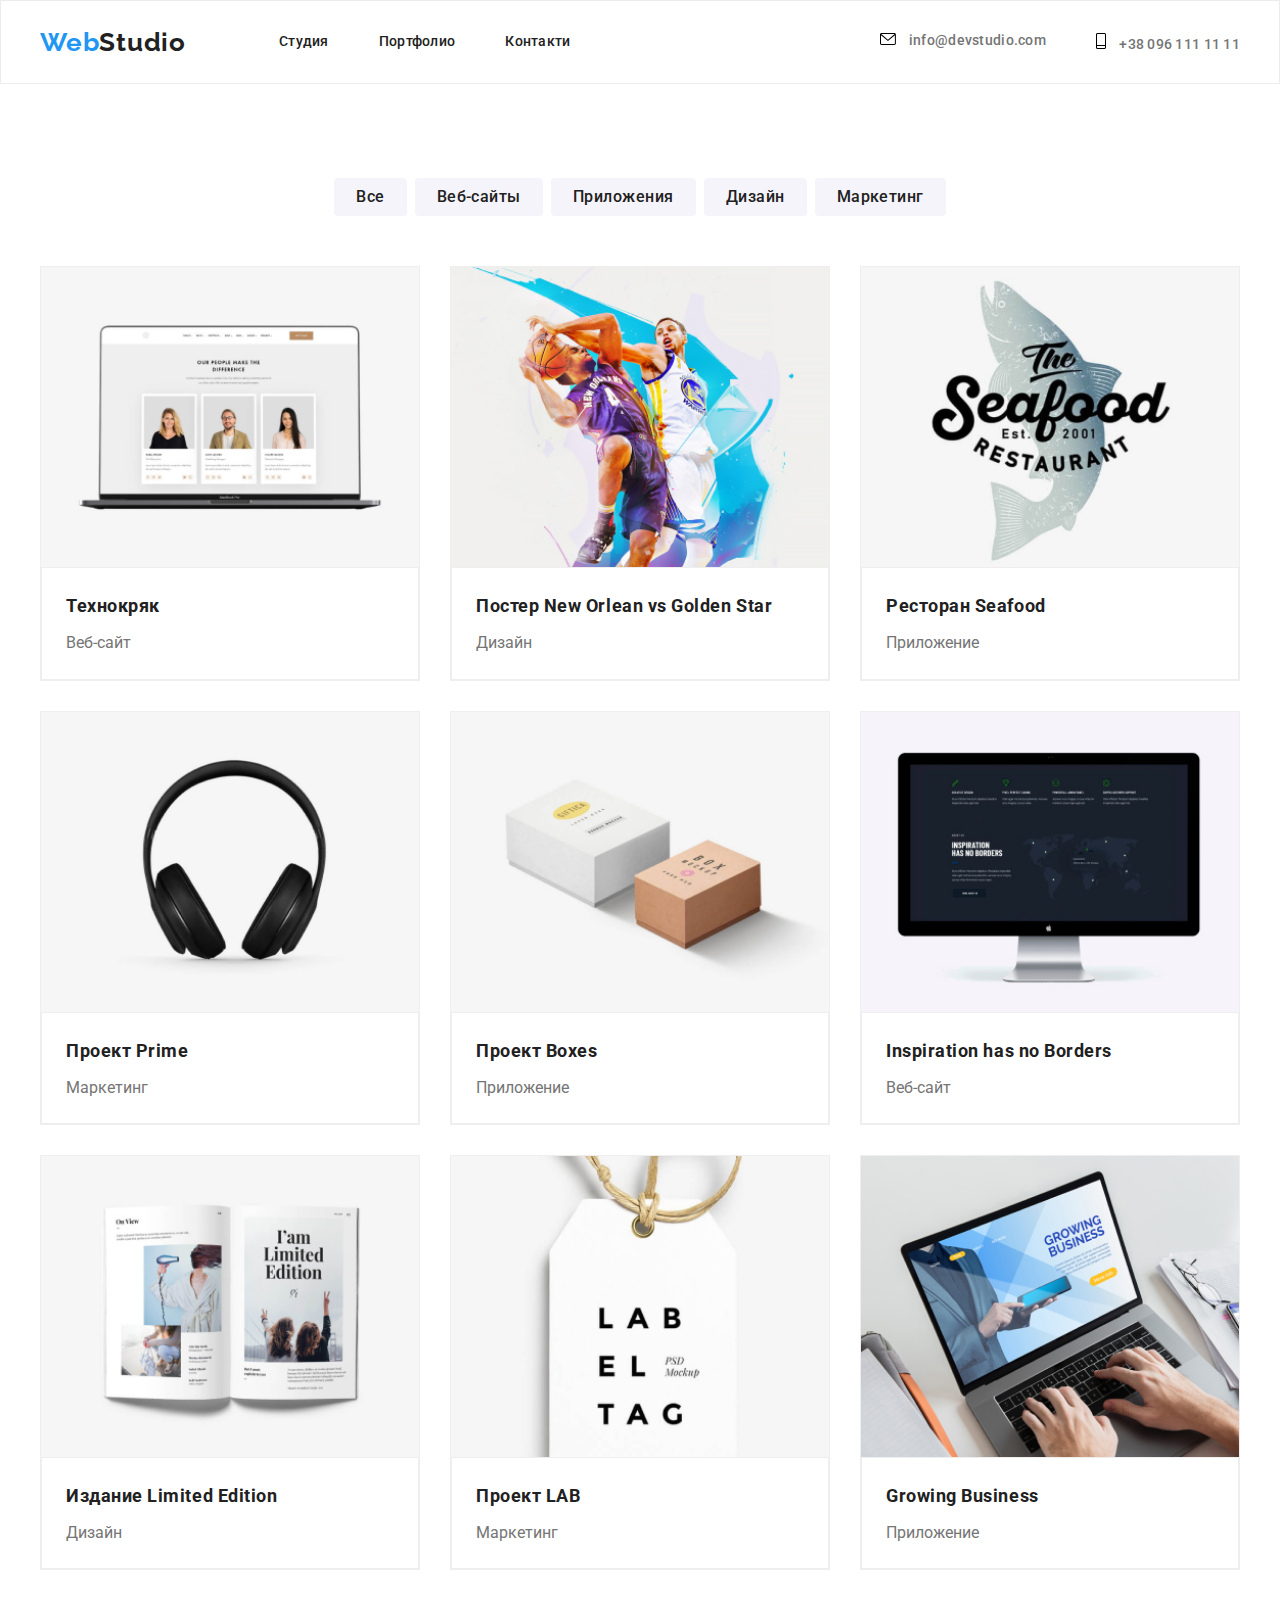
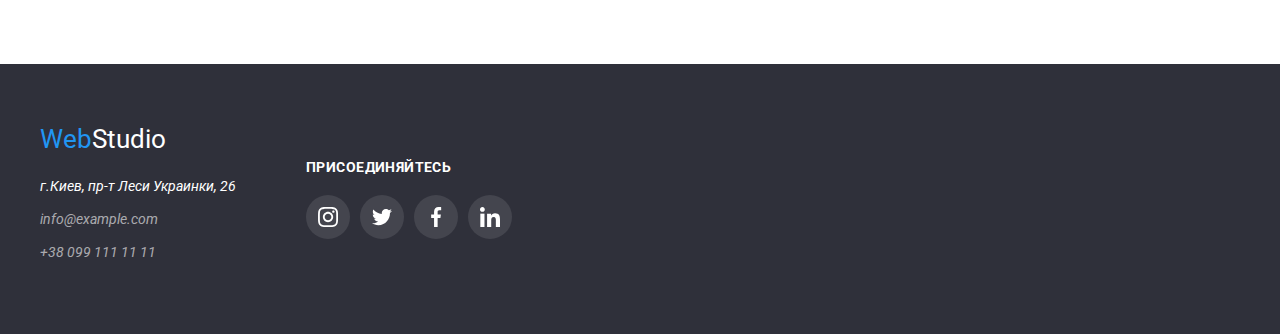
==== portfolio.html @ f5443a96 "copy1" ====
<!DOCTYPE html>
<html lang="en">
  <head>
    <meta charset="UTF-8" />
    <meta http-equiv="X-UA-Compatible" content="IE=edge" />
    <meta name="viewport" content="width=device-width, initial-scale=1.0" />
    <title>Portfolio</title>
    <link
      rel="stylesheet"
      href="https://cdnjs.cloudflare.com/ajax/libs/modern-normalize/1.1.0/modern-normalize.min.css"
      integrity="sha512-wpPYUAdjBVSE4KJnH1VR1HeZfpl1ub8YT/NKx4PuQ5NmX2tKuGu6U/JRp5y+Y8XG2tV+wKQpNHVUX03MfMFn9Q=="
      crossorigin="anonymous"
      referrerpolicy="no-referrer"
    />
    <link rel="preconnect" href="https://fonts.googleapis.com" />
    <link rel="preconnect" href="https://fonts.gstatic.com" crossorigin />
    <link
      href="https://fonts.googleapis.com/css2?family=Raleway:wght@700&family=Roboto:wght@400;500;700;900&display=swap"
      rel="stylesheet"
    />
    <link rel="stylesheet" href="./css/styles.css" />
  </head>
  <body>
    <header class="header">
      <div class="container header-container">
        <nav class="nav">
          <a class="logo menu-logo" href="./index.html"> <span class="span-web">Web</span>Studio</a>
          <ul class="navigation">
            <li class="nav-item"><a class="nav-link link" href="./index.html">Студия</a></li>
            <li class="nav-item"><a class="nav-link link" href="./portfolio.html">Портфолио</a></li>
            <li class="nav-item"><a class="nav-link link" href="#0">Контакти</a></li>
          </ul>
        </nav>
        <!--КОНТАКТИ-->
        <ul class="contacts">
          <!-- <div class="header-connect">-->
          <li class="contact-item">
            <a class="contact-link link" href="mailto:info@devstudio.com">
              <svg class="contacts-link-icon link" width="16" height="12">
                <use href="./images/icons.svg#icon-envelope"></use>
              </svg>
              info@devstudio.com
            </a>
          </li>
          <li class="contact-item">
            <a class="contact-link link" href="tel:+380961111111">
              <svg class="contacts-link-icon" width="10" height="16">
                <use href="./images/icons.svg#icon-Vector"></use>
              </svg>
              +38 096 111 11 11
            </a>
          </li>
        </ul>
      </div>
    </header>
    <!--section1-->
    <section class="section">
      <h1 class="visually-hidden">Portfolio</h1>
      <div class="container">
        <ul class="filter">
          <li class="filter-item"><button type="button" class="filter-btn">Все</button></li>
          <li class="filter-item"><button type="button" class="filter-btn">Веб-сайты</button></li>
          <li class="filter-item"><button type="button" class="filter-btn">Приложения</button></li>
          <li class="filter-item"><button type="button" class="filter-btn">Дизайн</button></li>
          <li class="filter-item"><button type="button" class="filter-btn">Маркетинг</button></li>
        </ul>
      </div>

      <!--Технокряк-->
      <!--section2-->
      <div class="container">
        <ul class="cards">
          <li class="card">
            <img
              class="card-img"
              src="./images/8.jpg"
              alt="Портфоліо відкрите на ноутбукові"
              width="370"
            />
            <div class="bord-item">
              <h2 class="card-item">Технокряк</h2>
              <p class="card-items">Веб-сайт</p>
            </div>
          </li>
          <!--Постер-->
          <li class="card">
            <img class="card-img" src="./images/9.jpg" alt="Постер" width="370" />
            <div class="bord-item">
              <h2 class="card-item">Постер New Orlean vs Golden Star</h2>
              <p class="card-items">Дизайн</p>
            </div>
          </li>
          <!--Лого ресторану-->
          <li class="card">
            <img class="card-img" src="./images/10.jpg" alt="Логотип ресторану" width="370" />
            <div class="bord-item">
              <h2 class="card-item">Ресторан Seafood</h2>
              <p class="card-items">Приложение</p>
            </div>
          </li>
          <!--Проект Prime-->
          <li class="card">
            <img class="card-img" src="./images/11.jpg" alt="Навушники" width="370" />
            <div class="bord-item">
              <h2 class="card-item">Проект Prime</h2>
              <p class="card-items">Маркетинг</p>
            </div>
          </li>
          <!--Проект Boxes-->
          <li class="card">
            <img class="card-img" src="./images/12.jpg" alt="Дві коробки" width="370" />
            <div class="bord-item">
              <h2 class="card-item">Проект Boxes</h2>
              <p class="card-items">Приложение</p>
            </div>
          </li>
          <!--Inspiration has no Borders-->
          <li class="card">
            <img
              class="card-img"
              src="./images/13.jpg"
              alt="Монітор з відкритим сайтом"
              width="370"
            />
            <div class="bord-item">
              <h2 class="card-item">Inspiration has no Borders</h2>
              <p class="card-items">Веб-сайт</p>
            </div>
          </li>
          <!--Издание Limited Edition-->
          <li class="card">
            <img class="card-img" src="./images/14.jpg" alt="Відкрита кннига" width="370" />
            <div class="bord-item">
              <h2 class="card-item">Издание Limited Edition</h2>
              <p class="card-items">Дизайн</p>
            </div>
          </li>
          <!--Проект LAB-->
          <li class="card">
            <img
              class="card-img"
              src="./images/15.jpg"
              alt="Вивіска з написом LAB EL TAG"
              width="370"
            />
            <div class="bord-item">
              <h2 class="card-item">Проект LAB</h2>
              <p class="card-items">Маркетинг</p>
            </div>
          </li>
          <!--Growing Business-->
          <li class="card">
            <img class="card-img" src="./images/16.jpg" alt="Робота за пк" width="370" />
            <div class="bord-item">
              <h2 class="card-item">Growing Business</h2>
              <p class="card-items">Приложение</p>
            </div>
          </li>
        </ul>
      </div>
    </section>
    <footer class="footer">
      <div class="container footer-container">
        <div class="footer-addres">
          <p>
            <a class="logo link" href="./index.html"><span class="span-web">Web</span>Studio </a>
          </p>
          <address>
            <ul class="addres link">
              <li class="footer-addres-link">г.Киев, пр-т Леси Украинки, 26</li>
              <li class="footer-addres-link">
                <a class="footer-link link" href="mailto:info@example.com">info@example.com</a>
              </li>
              <li class="footer-addres-link">
                <a class="footer-link link" href="tel:+380991111111">+38 099 111 11 11</a>
              </li>
            </ul>
          </address>
        </div>
        <div class="footer-connect">
          <p class="footer-connect-title">присоединяйтесь</p>
          <ul class="footer-social-list list">
            <li class="footer-social-item">
              <a href="" class="footer-social-link">
                <svg class="footer-social-icon" width="20" height="20">
                  <use href="./images/icons.svg#icon-instagram-2"></use>
                </svg>
              </a>
            </li>
            <li class="footer-social-item">
              <a href="" class="footer-social-link">
                <svg class="footer-social-icon" width="20" height="20">
                  <use href="./images/icons.svg#icon-twitter-1"></use>
                </svg>
              </a>
            </li>
            <li class="footer-social-item">
              <a href="" class="footer-social-link">
                <svg class="footer-social-icon" width="20" height="20">
                  <use href="./images/icons.svg#icon-facebook-1"></use>
                </svg>
              </a>
            </li>
            <li class="footer-social-item">
              <a href="" class="footer-social-link">
                <svg class="footer-social-icon" width="20" height="20">
                  <use href="./images/icons.svg#icon-linkedin-1"></use>
                </svg>
              </a>
            </li>
          </ul>
        </div>
      </div>
    </footer>
  </body>
</html>
---- css/styles.css ----
:root {
  --primary-text-color: rgba(0, 0, 0, 0.8);
  --footer-text-color: rgba(255, 255, 255, 0.6);
  --title-text-color: #212121;
  --accent-color: #18a0fb;
  --button-color: #2196f3;
  --praymary-white-color: #ffffff;
  --secondary-gray-color: #2f303a;
  --text-white-color: #ffffff;
  --bg-color: #ffffff;
  --textarea-color: #757575;
  --test-color: #ccec12;
  --filter-color-text: #f5f4fa;
  --Web-span-text: #2196f3;
  --title-hover: #188ce8;
  --btn-bgr: #f5f4fa;
}
button {
  border: 0;
}
ul li {
  list-style: none;
}
h1,
h2,
h3,
h4,
h5,
h6,
p,
ul {
  padding: 0;
  margin: 0;
  font-size: inherit;
}
img {
  display: block;
  max-width: 100%;
  height: auto;
}
body {
  font-family: Roboto, sans-serif;
  color: var(--firstFontColor);
  font-size: 14px;
  line-height: 1.2;
  margin: 0;
}
.list {
  list-style: none;
}
.container {
  width: 1200px;
  margin: 0 auto;
  padding-left: 15px;
  padding-right: 15px;
}
.link {
  text-decoration: none;
}
.section {
  /*margin-top: 94px;
  margin-bottom: 94px;*/
  padding-top: 94px;
  padding-bottom: 94px;
}
.visually-hidden {
  position: absolute;
  clip: rect(0 0 0 0);
  width: 1px;
  height: 1px;
  margin: -1px;
  border: 0;
  padding: 0;
  overflow: hidden;
}
.span-web {
  color: var(--Web-span-text);
}
.logo a:hover,
.logo a:focus {
  color: var(--button-color);
}
.nav a {
  color: var(--title-text-color);
}
.nav a:hover,
.nav a:focus {
  color: var(--button-color);
}
.header {
  border: 1px solid #ececec;
}

.header-container {
  display: flex;
  justify-content: space-between;
  align-items: center;
}

.nav {
  display: flex;
  align-items: center;
}

.navigation {
  display: flex;
}

.header .logo {
  font-family: Raleway;
  color: var(--title-text-color);
  font-weight: 700;
  font-size: 26px;
  line-height: 1.19;
  letter-spacing: 0.03em;
  text-decoration: none;
}
.menu-logo {
  padding-top: 24px;
  padding-bottom: 24px;
  margin-right: 93px;
}

.nav-link {
  display: block;
  padding-top: 32px;
  padding-bottom: 32px;
  text-decoration: none;
  font-weight: 500;
  font-size: 14px;
  line-height: 1.14;
  letter-spacing: 0.02em;
}
.nav-item:not(:last-child) {
  margin-right: 50px;
}

.contacts {
  display: flex;
  margin-left: auto;
}
.contact-item:not(:last-child) {
  margin-right: 50px;
}
.contact-link {
  display: block;
  padding-top: 32px;
  padding-bottom: 32px;
  font-weight: 500;
  font-size: 14px;
  line-height: 1;
  letter-spacing: 0.02em;
  color: var(--textarea-color);
}
.contact-link:hover,
.contact-link:focus {
  fill: currentColor;
}
.contacts-link-icon {
  margin-right: 10px;
}
/*------------hero-------------*/
.herro {
  display: flex;
  justify-content: center;
}
.hero {
  background: var(--secondary-gray-color);
  background-image: linear-gradient(rgba(47, 48, 58, 0.4), rgba(47, 48, 58, 0.4)),
    url(../images/Imghero.jpg);
  padding: 200px 0px;
  width: 1600px;
}
.hero-title {
  max-width: 696px;
  margin: 0 auto;
  margin-bottom: 30px;

  font-weight: 900;
  font-size: 44px;
  line-height: 1.36;
  text-align: center;
  color: var(--text-white-color);
}
.hero > button {
  padding: 10px 32px;
  margin: 0 auto;
  display: block;
  cursor: pointer;
  border-radius: 4px;

  font-weight: 700;
  line-height: 1;
  background: var(--button-color);
  color: var(--praymary-white-color);
}
.hero > button:hover,
.buttons:focus {
  background-color: #188ce8;
  color: var(--text-white-color);
}

/*----------НАШИ ПРЕИМУЩЕСТВА---------*/
.advantages {
  /* padding-top: 50px;*/
}
.advantages-items {
  display: flex;
  justify-content: space-between;
}
.advantages-item {
  color: var(--title-text-color);
  font-weight: 700;
  font-size: 14px;
  line-height: 1.1;
  letter-spacing: 0.03em;
}
.advantages-item .advantages-item {
  text-transform: uppercase;
}
.advantages-item-text {
  max-width: 270px;
  color: var(--textarea-color);
  line-height: 1.7;
  letter-spacing: 0.03em;
  font-weight: 400;
}
.advantages-link {
  width: 270px;
  height: 120px;
  display: flex;
  justify-content: center;
  align-items: center;
  background: #f5f4fa;
  box-sizing: border-box;
  border-radius: 4px;
  margin-bottom: 30px;
}

/*-------ЧЕМ ЗАНИМАЕМСЯ-------------*/
.our-work {
  padding-top: 10px;
}
.caption {
  font-weight: 700;
  font-size: 36px;
  line-height: 2.6;
  text-align: center;
  letter-spacing: 0.03em;
  color: var(--title-text-color);

  margin-bottom: 50px;
}
.caption-item {
  display: flex;
  justify-content: space-between;
}
.caption-item li:not(:last-child) {
  margin-right: 30px;
}
.image {
  display: flex;
  width: 370px;
  height: 294px;
}
/*-------КОМАНДА-------------*/
.team {
  background-color: #f5f4fa;
}
.team-caption {
  text-align: center;
  font-weight: 700;
  font-size: 36px;
  line-height: 2.6;
  letter-spacing: 0.03em;
  margin-bottom: 50px;
}
.team-item {
  display: flex;
  justify-content: space-evenly;
}
.caption-team {
  font-weight: 500;
  line-height: 1.12;
  letter-spacing: 0.03em;
  margin-top: 10px;
  text-align: center;
}
.caption-team-text {
  /*color: var(--textarea-color);*/
  font-weight: 400;
  line-height: 1.12;
  text-align: center;
  margin: 10px;
  /*margin-bottom: 30px;*/
}

.images {
  height: 260px;
  width: 270px;
}
.team-all {
  flex-basis: calc((100% - 90px) / 3);
  background: #ffffff;

  border-radius: 0px 0px 4px 4px;
}
.team-all + .team-all {
  margin-left: 30px;
}
.master-icon {
  background-color: ffffff;
}

.master-social-list {
  display: flex;
  justify-content: center;
}
.master-social-item {
  width: 44px;
  height: 44px;
  margin-top: 16px;
  margin-bottom: 30px;
}

.master-social-item + .master-social-item {
  margin-left: 10px;
}

.master-social-link {
  width: 100%;
  height: 100%;
  background: var(--praymary-white-color);
  border-radius: 50%;
  display: flex;
  justify-content: center;
  align-items: center;
  color: #afb1b8;
}
.master-sociak-icon {
  fill: currentColor;
}
.master-social-link:hover,
.master-social-link:focus {
  background-color: var(--Web-span-text);
  color: #ffffff;
}

/*----Clients----*/
.client-title {
  text-align: center;
  font-weight: 700;
  font-size: 36px;
  line-height: 1.16;
  text-align: center;
  letter-spacing: 0.03em;
  margin-bottom: 50px;

  color: #212121;
}
.client-social-list {
  display: flex;
  justify-content: center;
}

.client-social-list {
  display: flex;
  justify-content: center;
}
.client-social-item {
  width: 170px;
  height: 92px;
  margin-top: 16px;
  margin-bottom: 30px;
}
.client-social-item + .client-social-item {
  margin-left: 30px;
}

.client-social-link {
  width: 100%;
  height: 100%;
  display: flex;
  justify-content: center;
  align-items: center;
  color: #afb1b8;
  border: 1px solid #afb1b8;
  box-sizing: border-box;
  border-radius: 4px;
}
.client-sociak-icon {
  fill: currentColor;
}
.client-social-link:hover,
.client-social-link:focus {
  color: var(--Web-span-text);
  border: 1px solid var(--Web-span-text);
}

/*------------PORTFOLIO-------------*/
/*-------section1------*/
.filter {
  display: flex;
  justify-content: center;
  margin-bottom: 50px;
}
.filter-item:not(:last-child) {
  margin-right: 8px;
}
.filter-btn {
  font-family: Roboto, sans-serif;
  font-size: 16px;
  line-height: 1.62;
  letter-spacing: 0.03em;
  font-weight: 500;

  padding: 6px 22px;
  border-radius: 4px;
  background-color: var(--btn-bgr);
  color: var(--title-text-color);
}
.filter-btn:focus,
.filter-btn:hover {
  color: var(--praymary-white-color);
  background-color: var(--button-color);
  cursor: pointer;
  box-shadow: 0px 3px 1px rgba(0, 0, 0, 0.1), 0px 1px 2px rgba(0, 0, 0, 0.08),
    0px 2px 2px rgba(0, 0, 0, 0.12);
}
/*-------section2------*/
.cards {
  display: flex;
  flex-wrap: wrap;
  align-content: center;
  margin-left: -30px;
  margin-bottom: -30px;
}
.bord-item {
  border: 1px solid #eeeeee;
}
.card {
  flex-basis: calc((100% - 3 * 30px) / 3);
  margin-left: 30px;
  margin-bottom: 30px;
  border: 1px solid #eeeeee;
  box-sizing: border-box;
}
.card:hover {
  box-shadow: 0px 1px 1px rgba(0, 0, 0, 0.12), 0px 4px 4px rgba(0, 0, 0, 0.06),
    1px 4px 6px rgba(0, 0, 0, 0.16);
}
.card-item {
  font-weight: 700;
  font-size: 18px;
  line-height: 2;
  letter-spacing: 0.03em;
  color: var(--title-text-color);

  padding-left: 24px;
  padding-top: 20px;
  padding-bottom: 4px;
  padding-right: 24px;
}
.card-items {
  color: var(--textarea-color);
  font-size: 16px;
  font-weight: 400;
  line-height: 1.9;

  padding-left: 24px;
  padding-bottom: 20px;
  padding-right: 24px;
}
.card-img {
  display: flex;
  width: 100%;
  height: auto;
  margin-right: 0;
}

/*-------------FOOTER--------------*/
.footer {
  background: var(--secondary-gray-color);
  padding-top: 60px;
  padding-bottom: 60px;
}

.footer .logo {
  display: block;
  margin-bottom: 20px;
  font-size: 26px;
  line-height: 1.19;
  color: var(--text-white-color);
}
.link:focus,
.link:hover {
  color: var(--button-color);
}
.footer li {
  font-size: 14px;
  line-height: 1.71;
  color: var(--text-white-color);
}
.footer-addres-link {
  margin-bottom: 9px;
}
.footer-link {
  color: var(--footer-text-color);
}
.footer-link:hover,
.footer-link:focus {
  color: var(--accent-color);
}

.footer-connect-title {
  font-weight: 700;
  font-size: 14px;
  line-height: 1.16;
  letter-spacing: 0.03em;
  text-transform: uppercase;
  color: var(--text-white-color);
  margin-bottom: 20px;
}

.footer-social-list {
  display: flex;
  justify-content: center;
}
.footer-social-item {
  width: 44px;
  height: 44px;
}

.footer-social-item + .footer-social-item {
  margin-left: 10px;
}

.footer-social-link {
  width: 100%;
  height: 100%;
  background-color: rgba(255, 255, 255, 0.1);
  border-radius: 50%;
  display: flex;
  justify-content: center;
  align-items: center;
  color: #ffffff;
}

.footer-social-icon {
  fill: currentColor;
}

.footer-social-link:hover,
.footer-social-link:focus {
  background-color: var(--Web-span-text);
}

.footer-container {
  display: flex;
  align-items: center;
}

.footer-connect {
  display: block;
  justify-content: center;
  margin-left: 70px;
}
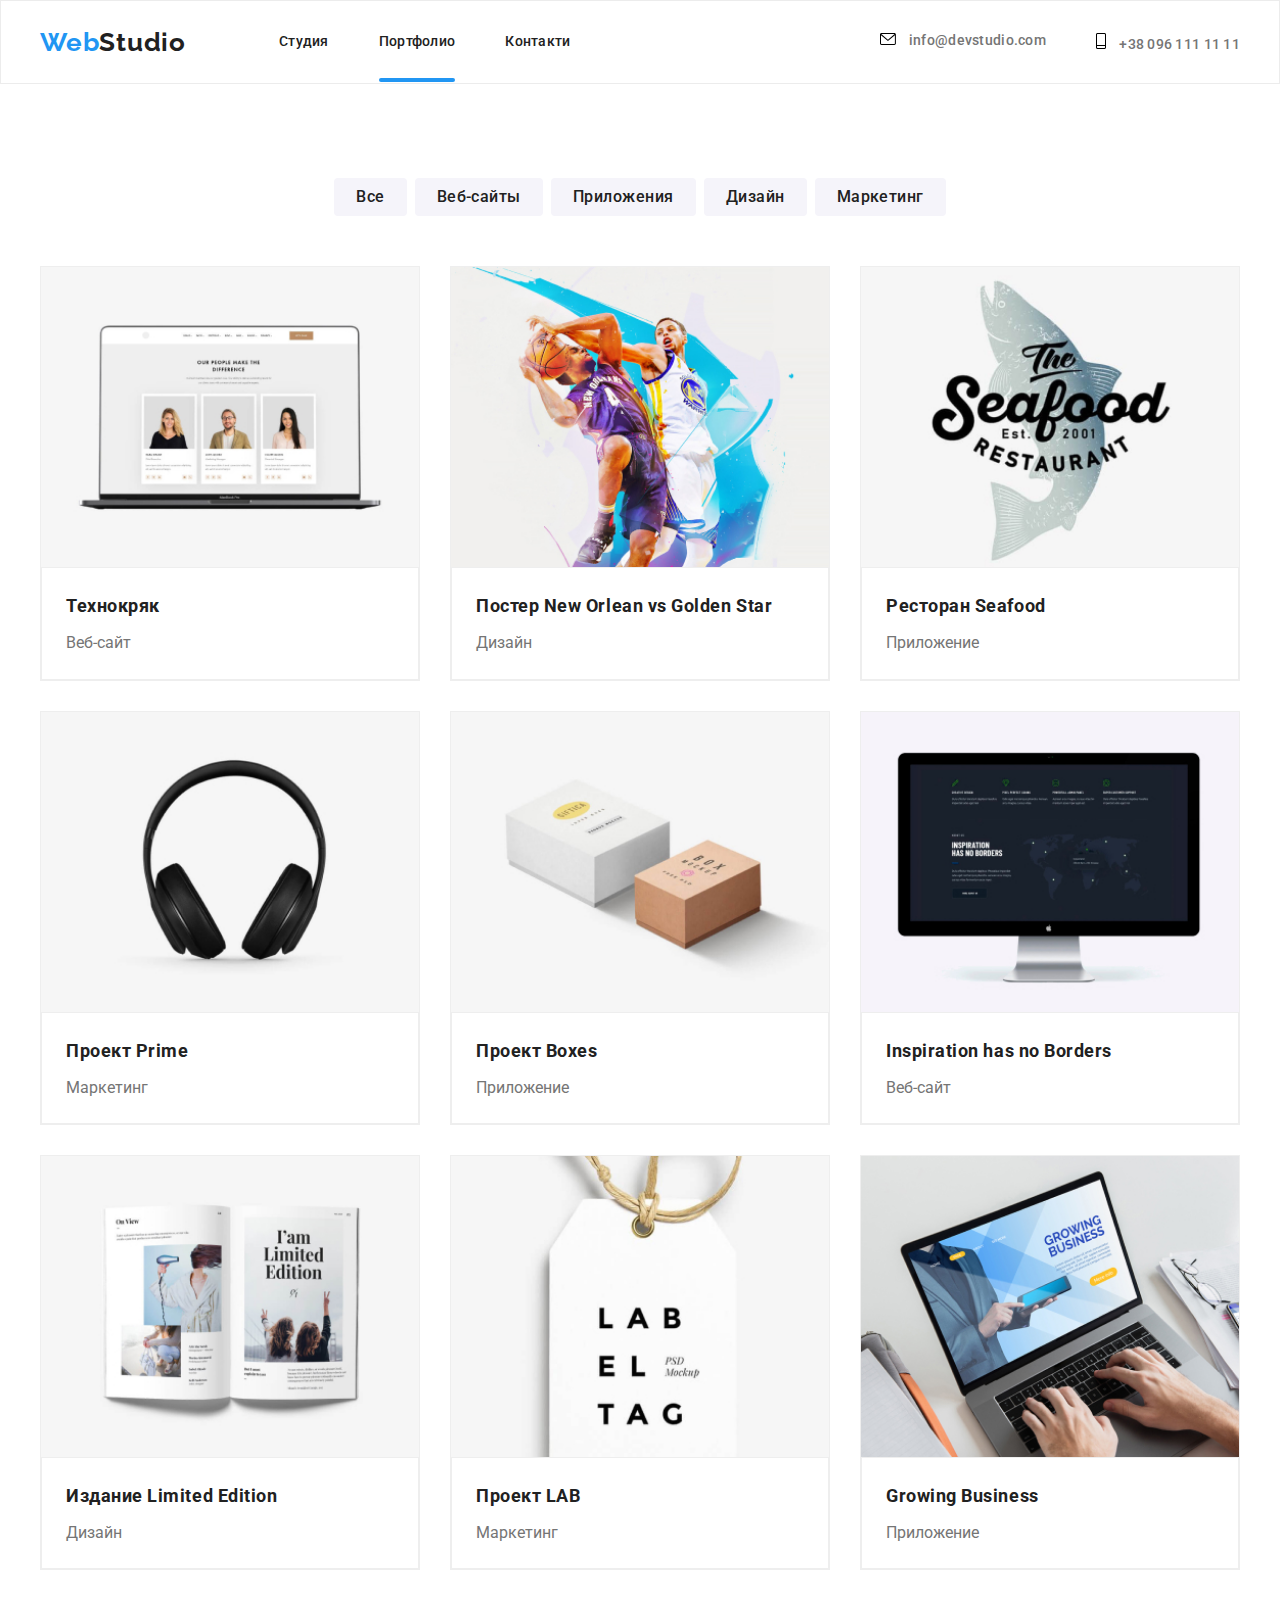
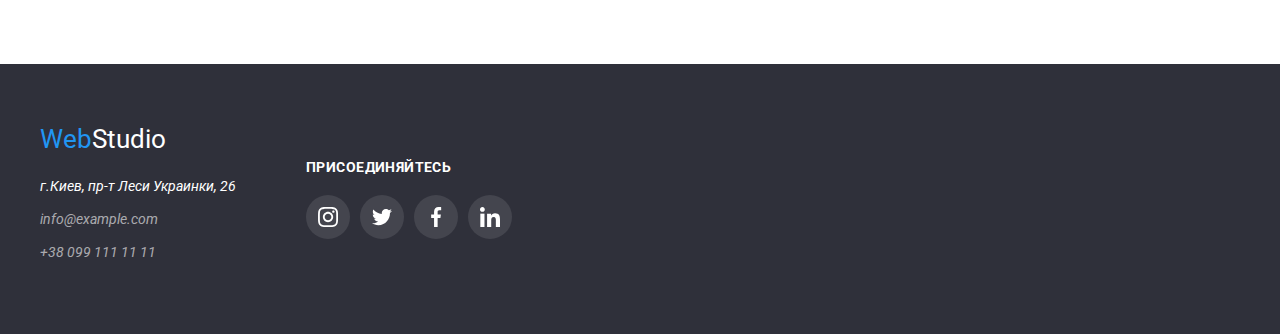
==== commit a706707f: "hmw5" ====
--- a/portfolio.html
+++ b/portfolio.html
@@ -27,7 +27,9 @@
           <a class="logo menu-logo" href="./index.html"> <span class="span-web">Web</span>Studio</a>
           <ul class="navigation">
             <li class="nav-item"><a class="nav-link link" href="./index.html">Студия</a></li>
-            <li class="nav-item"><a class="nav-link link" href="./portfolio.html">Портфолио</a></li>
+            <li class="nav-item">
+              <a class="nav-link link active" href="./portfolio.html">Портфолио</a>
+            </li>
             <li class="nav-item"><a class="nav-link link" href="#0">Контакти</a></li>
           </ul>
         </nav>
@@ -71,12 +73,22 @@
       <div class="container">
         <ul class="cards">
           <li class="card">
-            <img
-              class="card-img"
-              src="./images/8.jpg"
-              alt="Портфоліо відкрите на ноутбукові"
-              width="370"
-            />
+            <div class="master-item-wrap">
+              <img
+                class="card-img"
+                src="./images/8.jpg"
+                alt="Портфоліо відкрите на ноутбукові"
+                width="370"
+              />
+              <!-- <div class="box">
+              <div class="overlay"> -->
+              <p class="cards-overlay-text">
+                Технокряк это современная площадка распространения коронавируса. Компании используют
+                эту платформу для цифрового шпионажа и атак на защищённые сервера конкурентов.
+              </p>
+              <!-- </div>
+            </div> -->
+            </div>
             <div class="bord-item">
               <h2 class="card-item">Технокряк</h2>
               <p class="card-items">Веб-сайт</p>
@@ -84,7 +96,13 @@
           </li>
           <!--Постер-->
           <li class="card">
-            <img class="card-img" src="./images/9.jpg" alt="Постер" width="370" />
+            <div class="master-item-wrap">
+              <img class="card-img" src="./images/9.jpg" alt="Постер" width="370" />
+              <p class="cards-overlay-text">
+                Технокряк это современная площадка распространения коронавируса. Компании используют
+                эту платформу для цифрового шпионажа и атак на защищённые сервера конкурентов.
+              </p>
+            </div>
             <div class="bord-item">
               <h2 class="card-item">Постер New Orlean vs Golden Star</h2>
               <p class="card-items">Дизайн</p>
@@ -92,7 +110,13 @@
           </li>
           <!--Лого ресторану-->
           <li class="card">
-            <img class="card-img" src="./images/10.jpg" alt="Логотип ресторану" width="370" />
+            <div class="master-item-wrap">
+              <img class="card-img" src="./images/10.jpg" alt="Логотип ресторану" width="370" />
+              <p class="cards-overlay-text">
+                Технокряк это современная площадка распространения коронавируса. Компании используют
+                эту платформу для цифрового шпионажа и атак на защищённые сервера конкурентов.
+              </p>
+            </div>
             <div class="bord-item">
               <h2 class="card-item">Ресторан Seafood</h2>
               <p class="card-items">Приложение</p>
@@ -100,7 +124,13 @@
           </li>
           <!--Проект Prime-->
           <li class="card">
-            <img class="card-img" src="./images/11.jpg" alt="Навушники" width="370" />
+            <div class="master-item-wrap">
+              <img class="card-img" src="./images/11.jpg" alt="Навушники" width="370" />
+              <p class="cards-overlay-text">
+                Технокряк это современная площадка распространения коронавируса. Компании используют
+                эту платформу для цифрового шпионажа и атак на защищённые сервера конкурентов.
+              </p>
+            </div>
             <div class="bord-item">
               <h2 class="card-item">Проект Prime</h2>
               <p class="card-items">Маркетинг</p>
@@ -108,7 +138,13 @@
           </li>
           <!--Проект Boxes-->
           <li class="card">
-            <img class="card-img" src="./images/12.jpg" alt="Дві коробки" width="370" />
+            <div class="master-item-wrap">
+              <img class="card-img" src="./images/12.jpg" alt="Дві коробки" width="370" />
+              <p class="cards-overlay-text">
+                Технокряк это современная площадка распространения коронавируса. Компании используют
+                эту платформу для цифрового шпионажа и атак на защищённые сервера конкурентов.
+              </p>
+            </div>
             <div class="bord-item">
               <h2 class="card-item">Проект Boxes</h2>
               <p class="card-items">Приложение</p>
@@ -116,12 +152,18 @@
           </li>
           <!--Inspiration has no Borders-->
           <li class="card">
-            <img
-              class="card-img"
-              src="./images/13.jpg"
-              alt="Монітор з відкритим сайтом"
-              width="370"
-            />
+            <div class="master-item-wrap">
+              <img
+                class="card-img"
+                src="./images/13.jpg"
+                alt="Монітор з відкритим сайтом"
+                width="370"
+              />
+              <p class="cards-overlay-text">
+                Технокряк это современная площадка распространения коронавируса. Компании используют
+                эту платформу для цифрового шпионажа и атак на защищённые сервера конкурентов.
+              </p>
+            </div>
             <div class="bord-item">
               <h2 class="card-item">Inspiration has no Borders</h2>
               <p class="card-items">Веб-сайт</p>
@@ -129,7 +171,13 @@
           </li>
           <!--Издание Limited Edition-->
           <li class="card">
-            <img class="card-img" src="./images/14.jpg" alt="Відкрита кннига" width="370" />
+            <div class="master-item-wrap">
+              <img class="card-img" src="./images/14.jpg" alt="Відкрита кннига" width="370" />
+              <p class="cards-overlay-text">
+                Технокряк это современная площадка распространения коронавируса. Компании используют
+                эту платформу для цифрового шпионажа и атак на защищённые сервера конкурентов.
+              </p>
+            </div>
             <div class="bord-item">
               <h2 class="card-item">Издание Limited Edition</h2>
               <p class="card-items">Дизайн</p>
@@ -137,12 +185,18 @@
           </li>
           <!--Проект LAB-->
           <li class="card">
-            <img
-              class="card-img"
-              src="./images/15.jpg"
-              alt="Вивіска з написом LAB EL TAG"
-              width="370"
-            />
+            <div class="master-item-wrap">
+              <img
+                class="card-img"
+                src="./images/15.jpg"
+                alt="Вивіска з написом LAB EL TAG"
+                width="370"
+              />
+              <p class="cards-overlay-text">
+                Технокряк это современная площадка распространения коронавируса. Компании используют
+                эту платформу для цифрового шпионажа и атак на защищённые сервера конкурентов.
+              </p>
+            </div>
             <div class="bord-item">
               <h2 class="card-item">Проект LAB</h2>
               <p class="card-items">Маркетинг</p>
@@ -150,7 +204,13 @@
           </li>
           <!--Growing Business-->
           <li class="card">
-            <img class="card-img" src="./images/16.jpg" alt="Робота за пк" width="370" />
+            <div class="master-item-wrap">
+              <img class="card-img" src="./images/16.jpg" alt="Робота за пк" width="370" />
+              <p class="cards-overlay-text">
+                Технокряк это современная площадка распространения коронавируса. Компании используют
+                эту платформу для цифрового шпионажа и атак на защищённые сервера конкурентов.
+              </p>
+            </div>
             <div class="bord-item">
               <h2 class="card-item">Growing Business</h2>
               <p class="card-items">Приложение</p>
--- a/css/styles.css
+++ b/css/styles.css
@@ -79,6 +79,9 @@
 .logo a:hover,
 .logo a:focus {
   color: var(--button-color);
+  transition-duration: 250ms;
+  transition-timing-function: cubic-bezier(0.4, 0, 0.2, 1);
+  transition-property: transform;
 }
 .nav a {
   color: var(--title-text-color);
@@ -86,6 +89,9 @@
 .nav a:hover,
 .nav a:focus {
   color: var(--button-color);
+  transition-duration: 250ms;
+  transition-timing-function: cubic-bezier(0.4, 0, 0.2, 1);
+  transition-property: transform;
 }
 .header {
   border: 1px solid #ececec;
@@ -119,6 +125,9 @@
   padding-top: 24px;
   padding-bottom: 24px;
   margin-right: 93px;
+}
+.nav-item:not(:last-child) {
+  margin-right: 50px;
 }
 
 .nav-link {
@@ -130,9 +139,18 @@
   font-size: 14px;
   line-height: 1.14;
   letter-spacing: 0.02em;
-}
-.nav-item:not(:last-child) {
-  margin-right: 50px;
+  position: relative;
+}
+
+.nav-link.active::after {
+  content: '';
+  width: 100%;
+  height: 4px;
+  background-color: var(--Web-span-text);
+  position: absolute;
+  bottom: 0px;
+  left: 0;
+  border-radius: 2px;
 }
 
 .contacts {
@@ -155,6 +173,9 @@
 .contact-link:hover,
 .contact-link:focus {
   fill: currentColor;
+  transition-duration: 250ms;
+  transition-timing-function: cubic-bezier(0.4, 0, 0.2, 1);
+  transition-property: transform;
 }
 .contacts-link-icon {
   margin-right: 10px;
@@ -198,6 +219,9 @@
 .buttons:focus {
   background-color: #188ce8;
   color: var(--text-white-color);
+  transition-duration: 250ms;
+  transition-timing-function: cubic-bezier(0.4, 0, 0.2, 1);
+  transition-property: transform;
 }
 
 /*----------НАШИ ПРЕИМУЩЕСТВА---------*/
@@ -254,6 +278,7 @@
 .caption-item {
   display: flex;
   justify-content: space-between;
+  position: relative;
 }
 .caption-item li:not(:last-child) {
   margin-right: 30px;
@@ -263,6 +288,30 @@
   width: 370px;
   height: 294px;
 }
+.caption-image {
+  position: relative;
+
+  overflow: hidden;
+}
+.caption-image > .thumb {
+  position: absolute;
+  display: flex;
+  justify-self: center;
+  bottom: 0;
+  left: 0;
+  width: 360px;
+  height: 70px;
+  padding: 27px 75px;
+  background-color: rgba(47, 48, 58, 0.8);
+  color: #fff;
+  font-weight: 700;
+  font-size: 14px;
+  line-height: 1.14;
+  text-align: center;
+  letter-spacing: 0.03em;
+  text-transform: uppercase;
+}
+
 /*-------КОМАНДА-------------*/
 .team {
   background-color: #f5f4fa;
@@ -309,7 +358,7 @@
   margin-left: 30px;
 }
 .master-icon {
-  background-color: ffffff;
+  background-color: #ffffff;
 }
 
 .master-social-list {
@@ -344,6 +393,9 @@
 .master-social-link:focus {
   background-color: var(--Web-span-text);
   color: #ffffff;
+  transition-duration: 250ms;
+  transition-timing-function: cubic-bezier(0.4, 0, 0.2, 1);
+  transition-property: transform;
 }
 
 /*----Clients----*/
@@ -395,6 +447,9 @@
 .client-social-link:focus {
   color: var(--Web-span-text);
   border: 1px solid var(--Web-span-text);
+  transition-duration: 250ms;
+  transition-timing-function: cubic-bezier(0.4, 0, 0.2, 1);
+  transition-property: transform;
 }
 
 /*------------PORTFOLIO-------------*/
@@ -426,8 +481,32 @@
   cursor: pointer;
   box-shadow: 0px 3px 1px rgba(0, 0, 0, 0.1), 0px 1px 2px rgba(0, 0, 0, 0.08),
     0px 2px 2px rgba(0, 0, 0, 0.12);
+  transition-duration: 250ms;
+  transition-timing-function: cubic-bezier(0.4, 0, 0.2, 1);
+  transition-property: transform;
 }
 /*-------section2------*/
+.master-item-wrap {
+  position: relative;
+  overflow: hidden;
+}
+.cards-overlay-text {
+  position: absolute;
+  top: 0;
+  left: 0;
+  background-color: rgba(33, 150, 243, 0.9);
+  padding: 50px;
+  color: #ffffff;
+  font-size: 18px;
+  line-height: 1.55;
+  height: 100%;
+  transform: translateY(100%);
+  transition-duration: 500ms;
+}
+.card:hover .cards-overlay-text {
+  transform: translateY(0);
+  transition-duration: 500ms;
+}
 .cards {
   display: flex;
   flex-wrap: wrap;
@@ -448,6 +527,9 @@
 .card:hover {
   box-shadow: 0px 1px 1px rgba(0, 0, 0, 0.12), 0px 4px 4px rgba(0, 0, 0, 0.06),
     1px 4px 6px rgba(0, 0, 0, 0.16);
+  transition-duration: 250ms;
+  transition-timing-function: cubic-bezier(0.4, 0, 0.2, 1);
+  transition-property: transform;
 }
 .card-item {
   font-weight: 700;
@@ -495,6 +577,9 @@
 .link:focus,
 .link:hover {
   color: var(--button-color);
+  transition-duration: 250ms;
+  transition-timing-function: cubic-bezier(0.4, 0, 0.2, 1);
+  transition-property: transform;
 }
 .footer li {
   font-size: 14px;
@@ -510,6 +595,9 @@
 .footer-link:hover,
 .footer-link:focus {
   color: var(--accent-color);
+  transition-duration: 250ms;
+  transition-timing-function: cubic-bezier(0.4, 0, 0.2, 1);
+  transition-property: transform;
 }
 
 .footer-connect-title {
@@ -553,6 +641,9 @@
 .footer-social-link:hover,
 .footer-social-link:focus {
   background-color: var(--Web-span-text);
+  transition-duration: 250ms;
+  transition-timing-function: cubic-bezier(0.4, 0, 0.2, 1);
+  transition-property: transform;
 }
 
 .footer-container {
@@ -565,3 +656,45 @@
   justify-content: center;
   margin-left: 70px;
 }
+.backdrop {
+  width: 100vw;
+  height: 100vh;
+  background-color: rgba(0, 0, 0, 0.2);
+  position: fixed;
+  top: 0;
+  transition: opacity 2222ms, vvisibility 2222ms;
+}
+.backdrop.is-hidden .modal {
+  transform: scale(1.5) rotate(180deg) translate(+999px);
+  transition: transform 2000ms;
+}
+.modal {
+  width: 528px;
+  min-height: 581px;
+  background-color: #ffffff;
+  border-radius: 5px;
+  position: absolute;
+  top: 50%;
+  left: 50%;
+  transform: scale(0.2) rotate(0) translate(-999px);
+  transform: translate(-50%, -50%);
+  transition: transform 2000ms;
+}
+.modal-close {
+  width: 30px;
+  height: 30px;
+  background-color: transparent;
+  border: 1px solid rgb(20, 20, 20);
+  border-radius: 50%;
+  position: absolute;
+  right: 10px;
+  top: 10px;
+  display: flex;
+  align-items: center;
+  justify-content: center;
+}
+.is-hidden {
+  visibility: inherit;
+  opacity: 0;
+  pointer-events: none;
+}
